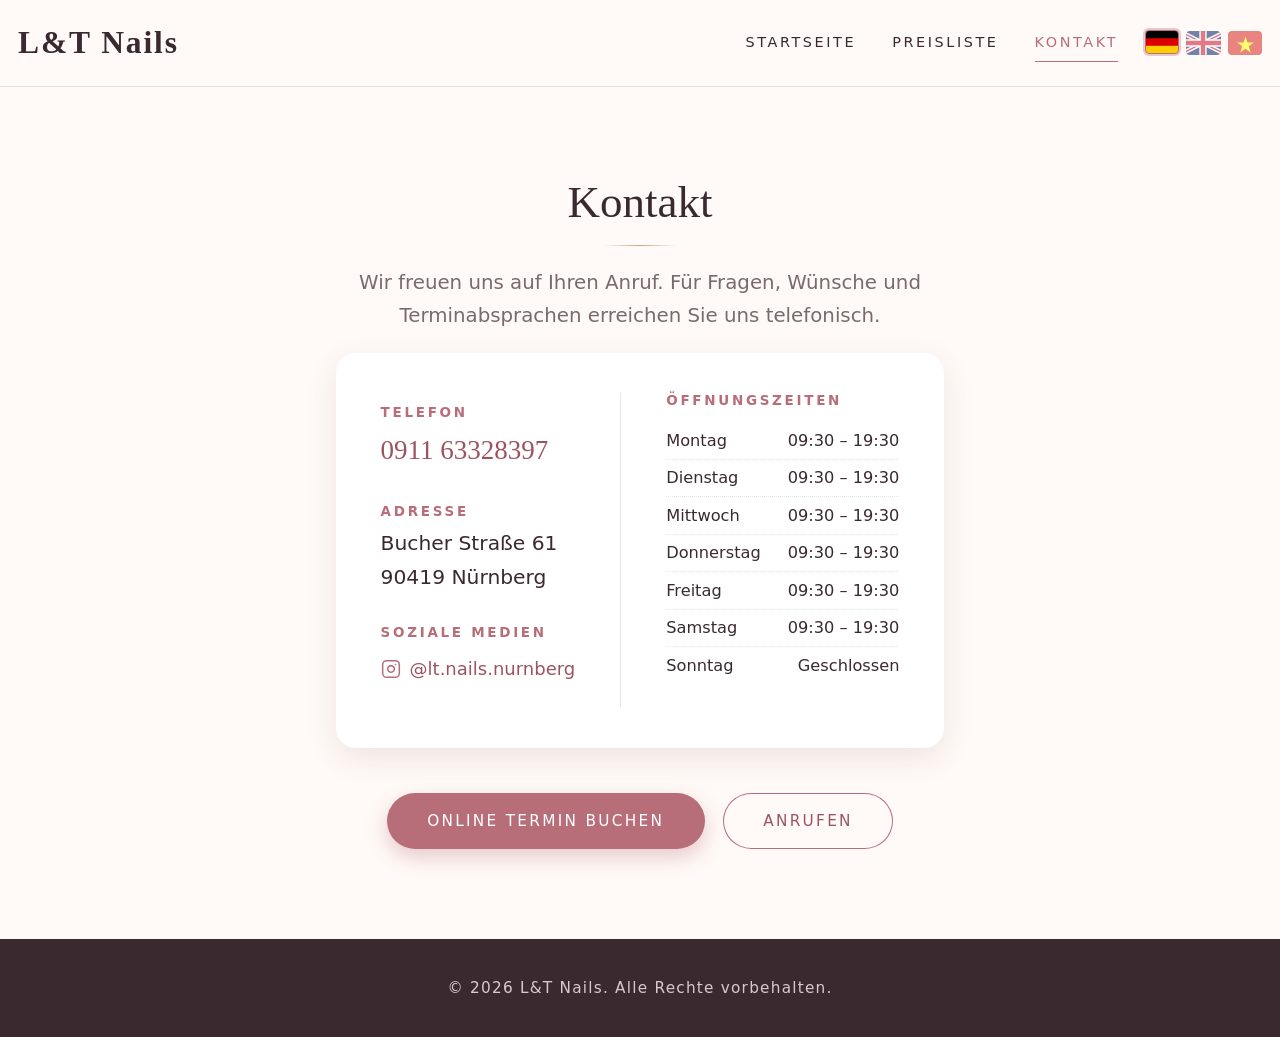
==== src/pages/contact.html @ e132c0f5 "Publish L&T Nails static website" ====
<!DOCTYPE html>
<html lang="de">
<head>
  <meta charset="utf-8">
  <meta name="viewport" content="width=device-width, initial-scale=1">
  <title>Kontakt</title>
  <link rel="stylesheet" href="../styles/main.css">
</head>
<body data-page="contact" data-root="../../" data-title-key="nav.contact">
  <header id="site-header" class="site-header"></header>

  <main class="section">
    <div class="container">
      <h1 class="section-title" data-i18n="contact.title"></h1>
      <p class="lead" data-i18n="contact.intro"></p>
      <div class="contact" data-contact></div>
      <div class="btn-row">
        <a class="btn" data-book data-i18n="book.cta" href="#" hidden></a>
        <a class="btn" data-call data-i18n="contact.call" href="#"></a>
      </div>
    </div>
  </main>

  <footer id="site-footer" class="site-footer"></footer>

  <script src="../scripts/translations.js"></script>
  <script src="../scripts/common.js"></script>
</body>
</html>
---- src/styles/main.css ----
:root {
  --blush: #f8ebe8;
  --cream: #fffaf7;
  --rose: #b76e79;
  --rose-dark: #9c5560;
  --gold: #c9a27a;
  --plum: #3a2a30;
  --ink: #3a2a30;
  --muted: #7a6a6e;
  --line: rgba(58, 42, 48, 0.12);
  --serif: "Cormorant Garamond", "Playfair Display", Georgia, "Times New Roman", serif;
  --sans: "Helvetica Neue", "Segoe UI", system-ui, -apple-system, Roboto, sans-serif;
  --shadow: 0 10px 30px rgba(120, 70, 80, 0.12);
}

* { box-sizing: border-box; }

html { font-size: 100%; scroll-behavior: smooth; }
@media (min-width: 1280px) { html { font-size: 112.5%; } }
@media (min-width: 1680px) { html { font-size: 125%; } }

body {
  margin: 0;
  font-family: var(--sans);
  color: var(--ink);
  background: var(--cream);
  line-height: 1.7;
  -webkit-font-smoothing: antialiased;
}
body.no-scroll { overflow: hidden; }

h1, h2, h3 { font-family: var(--serif); font-weight: 500; line-height: 1.15; margin: 0 0 0.75rem; }
a { color: var(--rose-dark); }
[hidden] { display: none !important; }

.container { width: min(100% - 2rem, 62rem); margin-inline: auto; }
.section { padding: 5rem 0; }
.tinted { background: var(--blush); }
.lead { color: var(--muted); font-size: 1.1rem; max-width: 40rem; margin-inline: auto; text-align: center; }

.eyebrow {
  margin: 0 0 1rem;
  color: var(--rose);
  font-size: 0.8rem;
  letter-spacing: 0.3em;
  text-transform: uppercase;
}

.section-title { font-size: 2.5rem; text-align: center; }
.section-title::after {
  content: "";
  display: block;
  width: 4rem;
  height: 1px;
  margin: 0.9rem auto 0;
  background: linear-gradient(90deg, transparent, var(--gold), transparent);
}
.home .section-title { font-size: 2.75rem; margin-bottom: 2.5rem; }

.btn {
  display: inline-block;
  padding: 0.85rem 2.25rem;
  background: var(--rose);
  color: #fff;
  text-decoration: none;
  border-radius: 999px;
  font-size: 0.85rem;
  letter-spacing: 0.15em;
  text-transform: uppercase;
  box-shadow: 0 8px 20px rgba(183, 110, 121, 0.35);
  transition: background 0.25s, transform 0.25s, box-shadow 0.25s;
}
.btn:hover { background: var(--rose-dark); transform: translateY(-2px); box-shadow: 0 12px 26px rgba(183, 110, 121, 0.45); }
.btn[hidden] { display: none; }
.btn-row { display: flex; flex-wrap: wrap; gap: 0.9rem 1rem; align-items: center; }
.container > .btn-row { justify-content: center; margin-top: 2.5rem; }
/* With a booking button present, the call button becomes the secondary outlined one. */
.btn[data-book]:not([hidden]) + .btn[data-call] { background: transparent; color: var(--rose-dark); box-shadow: inset 0 0 0 1px var(--rose); }
.btn[data-book]:not([hidden]) + .btn[data-call]:hover { background: var(--blush); box-shadow: inset 0 0 0 1px var(--rose-dark); }
.btn:focus-visible, .lang-btn:focus-visible, .slider-btn:focus-visible, .gallery-banner:focus-visible {
  outline: 2px solid var(--rose);
  outline-offset: 3px;
}

/* Header */
.site-header {
  position: sticky;
  top: 0;
  z-index: 20;
  background: rgba(255, 250, 247, 0.92);
  backdrop-filter: blur(10px);
  border-bottom: 1px solid var(--line);
}
.header-inner {
  width: min(100% - 2rem, 72rem);
  margin-inline: auto;
  display: flex;
  align-items: center;
  justify-content: space-between;
  gap: 1.5rem;
  padding: 0.9rem 0;
}
.brand {
  font-family: var(--serif);
  font-size: 1.75rem;
  font-weight: 600;
  letter-spacing: 0.06em;
  color: var(--plum);
  text-decoration: none;
  white-space: nowrap;
}
.main-nav { display: flex; gap: 2rem; margin-left: auto; }
.main-nav a {
  color: var(--plum);
  text-decoration: none;
  font-size: 0.8rem;
  letter-spacing: 0.18em;
  text-transform: uppercase;
  padding: 0.35rem 0;
  border-bottom: 1px solid transparent;
  transition: color 0.2s, border-color 0.2s;
}
.main-nav a:hover, .main-nav a[aria-current="page"] { color: var(--rose); border-color: var(--rose); }

.lang-switch { display: flex; gap: 0.4rem; order: 3; }
.lang-btn {
  width: 1.9rem;
  height: 1.3rem;
  border: 1px solid var(--line);
  border-radius: 4px;
  background-size: cover;
  background-position: center;
  cursor: pointer;
  opacity: 0.55;
  transition: opacity 0.2s, transform 0.2s;
}
.lang-btn[aria-pressed="true"], .lang-btn:hover { opacity: 1; transform: translateY(-1px); }
.lang-btn[aria-pressed="true"] { border-color: var(--rose); box-shadow: 0 0 0 2px rgba(183, 110, 121, 0.35); }
.lang-de { background-image: url("data:image/svg+xml,%3Csvg xmlns='http://www.w3.org/2000/svg' viewBox='0 0 5 3'%3E%3Crect width='5' height='3' fill='%23ffce00'/%3E%3Crect width='5' height='2' fill='%23d00'/%3E%3Crect width='5' height='1'/%3E%3C/svg%3E"); }
.lang-en { background-image: url("data:image/svg+xml,%3Csvg xmlns='http://www.w3.org/2000/svg' viewBox='0 0 60 30'%3E%3Crect width='60' height='30' fill='%23012169'/%3E%3Cpath d='M0 0l60 30M60 0L0 30' stroke='%23fff' stroke-width='6'/%3E%3Cpath d='M0 0l60 30M60 0L0 30' stroke='%23c8102e' stroke-width='2'/%3E%3Cpath d='M30 0v30M0 15h60' stroke='%23fff' stroke-width='10'/%3E%3Cpath d='M30 0v30M0 15h60' stroke='%23c8102e' stroke-width='6'/%3E%3C/svg%3E"); }
.lang-vi { background-image: url("data:image/svg+xml,%3Csvg xmlns='http://www.w3.org/2000/svg' viewBox='0 0 30 20'%3E%3Crect width='30' height='20' fill='%23da251d'/%3E%3Cpolygon points='15,4 16.8,9.6 22.7,9.6 18,13 19.7,18.6 15,15.2 10.3,18.6 12,13 7.3,9.6 13.2,9.6' fill='%23ff0'/%3E%3C/svg%3E"); }

@media (max-width: 900px) {
  .header-inner { flex-wrap: wrap; row-gap: 0.5rem; padding: 0.7rem 0; }
  .brand { font-size: clamp(1.2rem, 5.5vw, 1.6rem); }
  .lang-switch { order: 0; }
  .lang-btn { width: 1.6rem; height: 1.1rem; }
  .main-nav { order: 4; width: 100%; margin: 0; justify-content: space-around; gap: 0.75rem; border-top: 1px solid var(--line); padding-top: 0.5rem; }
}

/* Hero */
.hero {
  position: relative;
  overflow: hidden;
  background:
    radial-gradient(60rem 30rem at 85% 10%, rgba(240, 214, 210, 0.9), transparent 60%),
    radial-gradient(40rem 25rem at 0% 100%, rgba(201, 162, 122, 0.18), transparent 60%),
    var(--blush);
  padding: 5rem 0 6rem;
}
.hero-inner {
  width: min(100% - 2rem, 72rem);
  margin-inline: auto;
  display: grid;
  grid-template-columns: 1.1fr 0.9fr;
  gap: 2rem;
  align-items: center;
}
.hero h1 { font-size: clamp(3rem, 8vw, 5.5rem); color: var(--plum); letter-spacing: 0.01em; }
.hero-tagline { color: var(--muted); font-size: 1.2rem; max-width: 28rem; margin: 0 0 2.25rem; }

.hero-art { position: relative; height: 22rem; }
.nail {
  position: absolute;
  bottom: 0;
  width: 4.5rem;
  height: 9.5rem;
  border-radius: 50% 50% 1.2rem 1.2rem / 36% 36% 1.2rem 1.2rem;
  box-shadow: 0 14px 28px rgba(120, 70, 80, 0.22), inset 0 -8px 14px rgba(0, 0, 0, 0.08);
  transform-origin: 50% 100%;
  transform: rotate(var(--r));
  animation: float 6s ease-in-out infinite;
}
.nail::after {
  content: "";
  position: absolute;
  top: 12%;
  left: 18%;
  width: 16%;
  height: 55%;
  border-radius: 999px;
  background: linear-gradient(rgba(255, 255, 255, 0.75), rgba(255, 255, 255, 0));
}
.n1 { left: 4%;  height: 8rem;  background: linear-gradient(160deg, #f6c9cf, #e9a1ad); --r: -18deg; animation-delay: 0s; }
.n2 { left: 24%; height: 10rem; background: linear-gradient(160deg, #fbe4dc, #efc4b6); --r: -8deg;  animation-delay: 0.6s; }
.n3 { left: 44%; height: 11rem; background: linear-gradient(160deg, #c98a96, #a2596a); --r: 0deg;   animation-delay: 1.2s; }
.n4 { left: 64%; height: 10rem; background: linear-gradient(160deg, #e9d3b6, #c9a27a); --r: 8deg;   animation-delay: 1.8s; }
.n5 { left: 82%; height: 8rem;  background: linear-gradient(160deg, #f3d9de, #dba8b3); --r: 18deg;  animation-delay: 2.4s; }
@keyframes float {
  0%, 100% { transform: rotate(var(--r)) translateY(0); }
  50% { transform: rotate(var(--r)) translateY(-10px); }
}

@media (max-width: 800px) {
  .hero { padding: 3rem 0 3.5rem; text-align: center; }
  .hero-inner { grid-template-columns: 1fr; }
  .hero-tagline { margin-inline: auto; }
  .hero .btn-row { justify-content: center; }
  .hero-art { height: 13rem; order: -1; transform: scale(0.65); transform-origin: 50% 100%; max-width: 24rem; margin-inline: auto; width: 100%; }
}

/* Announcement */
.notice { background: var(--cream); padding: 3.5rem 0 1rem; text-align: center; }
.notice h2 { color: var(--rose); font-family: var(--sans); font-size: 0.8rem; font-weight: 400; letter-spacing: 0.3em; text-transform: uppercase; }
.notice p {
  font-family: var(--serif);
  font-size: clamp(1.6rem, 3.5vw, 2.4rem);
  line-height: 1.3;
  margin: 0;
  white-space: pre-line;
}

/* Gallery banner */
.gallery-banner {
  display: flex;
  align-items: center;
  justify-content: center;
  width: 100%;
  min-height: 18rem;
  border: 0;
  padding: 2rem;
  color: #fff;
  font-family: var(--serif);
  font-size: clamp(2.2rem, 6vw, 3.5rem);
  letter-spacing: 0.08em;
  cursor: pointer;
  background: var(--plum) center / cover no-repeat;
  position: relative;
  overflow: hidden;
}
.gallery-banner::before {
  content: "";
  position: absolute;
  inset: 0;
  background: inherit;
  transition: transform 0.7s ease, filter 0.3s;
  filter: brightness(0.5);
}
.gallery-banner:hover::before { transform: scale(1.05); filter: brightness(0.65); }
.gallery-banner span {
  position: relative;
  padding: 0.6rem 2.5rem;
  border: 1px solid rgba(255, 255, 255, 0.6);
  border-radius: 999px;
}

.overlay {
  position: fixed;
  inset: 0;
  z-index: 50;
  display: flex;
  align-items: center;
  justify-content: center;
  padding: 1rem;
  background: rgba(58, 42, 48, 0.7);
  backdrop-filter: blur(4px);
}
.overlay-panel {
  position: relative;
  width: min(100%, 60rem);
  max-height: 90vh;
  overflow: auto;
  padding: 2.5rem 2rem 2rem;
  background: var(--cream);
  border-radius: 20px;
  box-shadow: var(--shadow);
}
.overlay-panel h2 { text-align: center; font-size: 2.2rem; }
.overlay-panel #gallery-empty { text-align: center; color: var(--muted); }
.overlay-close {
  position: absolute;
  top: 0.75rem;
  right: 1rem;
  width: 2.25rem;
  height: 2.25rem;
  border: 1px solid var(--line);
  border-radius: 50%;
  background: #fff;
  color: var(--plum);
  font-size: 1.4rem;
  line-height: 1;
  cursor: pointer;
}
.overlay-close:hover { background: var(--blush); }
.gallery-grid { display: grid; grid-template-columns: repeat(auto-fill, minmax(12rem, 1fr)); gap: 0.75rem; }
.gallery-grid img { width: 100%; aspect-ratio: 1; object-fit: cover; border-radius: 12px; }

/* Reviews */
.slider { display: flex; align-items: center; gap: 0.75rem; }
.slider-window { overflow: hidden; flex: 1; padding: 0.5rem; }
.slider-track { display: flex; transition: transform 0.5s ease; }
.review {
  flex: 0 0 100%;
  padding: 2rem 1.5rem;
  text-align: center;
  background: #fff;
  border-radius: 20px;
  box-shadow: var(--shadow);
}
.stars { color: var(--gold); font-size: 1.3rem; letter-spacing: 0.2em; }
.review-text {
  display: -webkit-box;
  -webkit-line-clamp: 5;
  line-clamp: 5;
  -webkit-box-orient: vertical;
  overflow: hidden;
  margin: 0.75rem auto;
  max-width: 38rem;
  font-family: var(--serif);
  font-size: 1.3rem;
  font-style: italic;
  line-height: 1.5;
}
.review-text.expanded { display: block; }
.review-toggle {
  border: 0;
  background: none;
  color: var(--rose-dark);
  text-decoration: underline;
  cursor: pointer;
  font: inherit;
  font-size: 0.9rem;
}
.review-name { margin: 0.75rem 0 0; font-size: 0.8rem; letter-spacing: 0.2em; text-transform: uppercase; color: var(--muted); }
.slider-btn {
  width: 2.75rem;
  height: 2.75rem;
  flex: none;
  border: 1px solid var(--rose);
  border-radius: 50%;
  background: #fff;
  color: var(--rose);
  font-size: 1.5rem;
  line-height: 1;
  cursor: pointer;
  transition: background 0.2s, color 0.2s;
}
.slider-btn:hover { background: var(--rose); color: #fff; }

/* About */
.about-row { display: grid; grid-template-columns: 1fr 2fr; gap: 3rem; align-items: center; }
.about-row .section-title { margin: 0; text-align: left; font-size: 3rem; }
.about-row .section-title::after { margin-left: 0; background: linear-gradient(90deg, var(--gold), transparent); }
.about-text { font-family: var(--serif); font-size: 1.5rem; line-height: 1.55; margin: 0; }

/* Contact + hours */
.contact {
  display: flex;
  gap: 2.5rem;
  align-items: flex-start;
  justify-content: center;
  margin: 0 auto 2rem;
  padding: 2.25rem 2.5rem;
  background: #fff;
  border-radius: 20px;
  box-shadow: var(--shadow);
  width: fit-content;
  max-width: 100%;
}
.contact-details { font-size: 1.125rem; }
.contact-details p { margin: 0 0 1rem; }
.contact-details strong { font-size: 0.75rem; letter-spacing: 0.2em; text-transform: uppercase; color: var(--rose); font-weight: 600; }
.contact-details a { text-decoration: none; font-family: var(--serif); font-size: 1.5rem; }
.contact-details .social-link {
  display: inline-flex;
  align-items: center;
  gap: 0.5rem;
  font-family: var(--sans);
  font-size: 1rem;
  color: var(--rose-dark);
  margin-top: 0.35rem;
  transition: color 0.2s, transform 0.2s;
}
.contact-details .social-link:hover { color: var(--rose); transform: translateX(2px); }
.social-icon { display: block; color: var(--rose); flex-shrink: 0; }
.contact-divider { align-self: stretch; width: 1px; background: var(--line); }
.hours h3 { font-size: 0.75rem; font-family: var(--sans); letter-spacing: 0.2em; text-transform: uppercase; color: var(--rose); font-weight: 600; }
.hours ul { list-style: none; margin: 0; padding: 0; font-size: 0.9rem; }
.hours li { display: flex; justify-content: space-between; gap: 1.5rem; padding: 0.25rem 0; border-bottom: 1px dotted var(--line); font-variant-numeric: tabular-nums; }
.hours li:last-child { border-bottom: 0; }
.hours li span:first-child { text-transform: capitalize; }
.container > p:has(> .btn) { text-align: center; }

/* Price list */
#price-list { display: grid; gap: 1.5rem; margin-top: 2.5rem; }
.price-group {
  margin: 0 auto;
  width: min(100%, 42rem);
  padding: 1.75rem 2rem;
  background: #fff;
  border-radius: 20px;
  box-shadow: var(--shadow);
}
.price-group h2 { font-size: 1.8rem; color: var(--rose-dark); padding-bottom: 0.4rem; border-bottom: 1px solid var(--gold); }
.price-group ul { list-style: none; margin: 0; padding: 0; }
.price-group li { display: flex; justify-content: space-between; gap: 1rem; padding: 0.65rem 0; border-bottom: 1px dotted var(--line); }
.price-group li:last-child { border-bottom: 0; }
.price-group li span:last-child { font-weight: 600; color: var(--rose-dark); white-space: nowrap; }
#price-empty { text-align: center; color: var(--muted); }

/* Footer */
.site-footer { background: var(--plum); color: #d9c9cc; text-align: center; padding: 2rem 1rem; font-size: 0.85rem; letter-spacing: 0.08em; }
.site-footer p { margin: 0; }

/* Entrance animation always ends visible */
@keyframes rise { from { opacity: 0; transform: translateY(14px); } to { opacity: 1; transform: none; } }
main > * { animation: rise 0.7s ease both; }

@media (max-width: 700px) {
  .section { padding: 3rem 0; }
  .home .section-title { font-size: 2.2rem; margin-bottom: 1.75rem; }
  .about-row { grid-template-columns: 1fr; gap: 1.25rem; }
  .about-row .section-title { text-align: center; font-size: 2.2rem; }
  .about-row .section-title::after { margin-left: auto; background: linear-gradient(90deg, transparent, var(--gold), transparent); }
  .about-text { font-size: 1.25rem; text-align: center; }
  .contact { flex-direction: column; gap: 1.25rem; padding: 1.5rem; width: 100%; }
  .contact-divider { width: 100%; height: 1px; align-self: auto; }
  .hours li { gap: 1rem; }
  .slider-btn { width: 2.25rem; height: 2.25rem; }
  .review { padding: 1.5rem 1rem; }
  .review-text { font-size: 1.15rem; }
  .overlay-panel { padding: 2.5rem 1rem 1.5rem; }
  .price-group { padding: 1.25rem; }
}

@media (prefers-reduced-motion: reduce) {
  * { animation: none !important; transition: none !important; scroll-behavior: auto !important; }
}
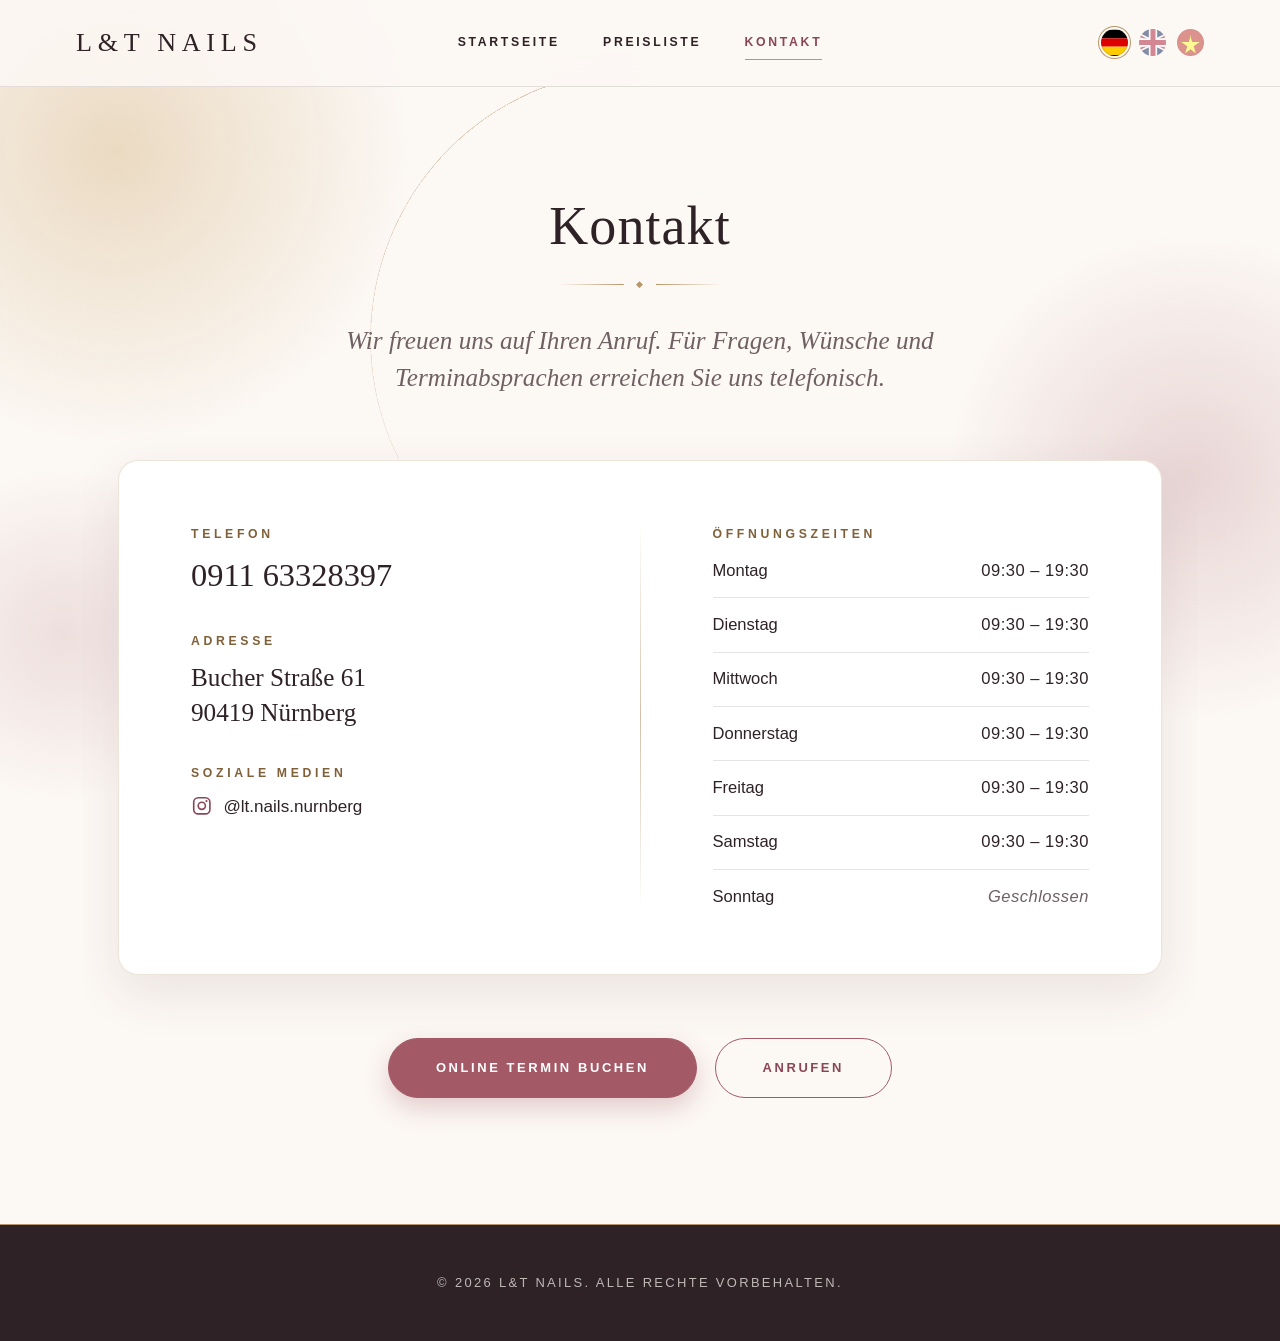
==== commit 78e30450: "Styling" ====
--- a/src/pages/contact.html
+++ b/src/pages/contact.html
@@ -1,29 +1,25 @@
-<!DOCTYPE html>
+<!doctype html>
 <html lang="de">
-<head>
-  <meta charset="utf-8">
-  <meta name="viewport" content="width=device-width, initial-scale=1">
-  <title>Kontakt</title>
-  <link rel="stylesheet" href="../styles/main.css">
-</head>
-<body data-page="contact" data-root="../../" data-title-key="nav.contact">
-  <header id="site-header" class="site-header"></header>
-
-  <main class="section">
-    <div class="container">
-      <h1 class="section-title" data-i18n="contact.title"></h1>
-      <p class="lead" data-i18n="contact.intro"></p>
-      <div class="contact" data-contact></div>
-      <div class="btn-row">
-        <a class="btn" data-book data-i18n="book.cta" href="#" hidden></a>
-        <a class="btn" data-call data-i18n="contact.call" href="#"></a>
-      </div>
-    </div>
-  </main>
-
-  <footer id="site-footer" class="site-footer"></footer>
-
-  <script src="../scripts/translations.js"></script>
-  <script src="../scripts/common.js"></script>
-</body>
+  <head>
+    <meta charset="utf-8">
+    <meta name="viewport" content="width=device-width, initial-scale=1">
+    <title>Kontakt – L&amp;T Nails</title>
+    <meta name="description" content="Kontakt und Öffnungszeiten von L&amp;T Nails – Nagelstudio in Nürnberg.">
+    <link rel="stylesheet" href="../../src/styles/main.css">
+  </head>
+  <body data-page="contact" data-root="../../">
+    <header id="site-header"></header>
+    <main class="page">
+      <h1 class="page-title" data-i18n="contact.title"></h1>
+      <p class="page-intro" data-i18n="contact.intro"></p>
+      <div class="contact-block" id="contact-block"></div>
+      <p class="page-cta">
+        <a class="btn" id="contact-book" data-i18n="book.cta" href="#" target="_blank" rel="noopener noreferrer" hidden></a>
+        <a class="btn" id="contact-call" data-i18n="contact.call" href="#"></a>
+      </p>
+    </main>
+    <footer id="site-footer"></footer>
+    <script src="../../src/scripts/translations.js"></script>
+    <script src="../../src/scripts/common.js"></script>
+  </body>
 </html>
--- a/src/styles/main.css
+++ b/src/styles/main.css
@@ -1,438 +1,1632 @@
+/* L&T Nails – nail studio website */
 :root {
-  --blush: #f8ebe8;
-  --cream: #fffaf7;
-  --rose: #b76e79;
-  --rose-dark: #9c5560;
-  --gold: #c9a27a;
-  --plum: #3a2a30;
-  --ink: #3a2a30;
-  --muted: #7a6a6e;
-  --line: rgba(58, 42, 48, 0.12);
-  --serif: "Cormorant Garamond", "Playfair Display", Georgia, "Times New Roman", serif;
-  --sans: "Helvetica Neue", "Segoe UI", system-ui, -apple-system, Roboto, sans-serif;
-  --shadow: 0 10px 30px rgba(120, 70, 80, 0.12);
-}
-
-* { box-sizing: border-box; }
-
-html { font-size: 100%; scroll-behavior: smooth; }
-@media (min-width: 1280px) { html { font-size: 112.5%; } }
-@media (min-width: 1680px) { html { font-size: 125%; } }
+  --blush: #f4e8e3;
+  --cream: #fcf8f4;
+  --rose: #a35a66;
+  --rose-dark: #8a4655;
+  --gold: #b8956a;
+  --gold-light: #e6d2b5;
+  --gold-text: #7f6038;
+  --plum: #2e2227;
+  --muted: #6f6064;
+  --line: rgba(46, 34, 39, 0.12);
+  --serif: "Cormorant Garamond", "Playfair Display", "Iowan Old Style", "Palatino Linotype", Palatino, "Book Antiqua", Georgia, serif;
+  --sans: "Helvetica Neue", "Segoe UI", Roboto, "Noto Sans", "Liberation Sans", Arial, sans-serif;
+  --shadow: 0 18px 50px rgba(90, 50, 62, 0.1);
+}
+
+:root {
+  --blush-soft: var(--blush);
+}
+
+@supports (background: color-mix(in srgb, red 50%, transparent)) {
+  :root {
+    --blush-soft: color-mix(in srgb, var(--blush) 78%, transparent);
+  }
+}
+
+html {
+  font-size: 100%;
+}
+
+/* Phones: scale the whole rem-based layout down so it keeps the laptop proportions. */
+@media (max-width: 700px) {
+  html {
+    font-size: 81.25%;
+  }
+}
+
+@media (max-width: 400px) {
+  html {
+    font-size: 75%;
+  }
+}
+
+@media (min-width: 1280px) {
+  html {
+    font-size: 112.5%;
+  }
+}
+
+@media (min-width: 1680px) {
+  html {
+    font-size: 125%;
+  }
+}
+
+* {
+  box-sizing: border-box;
+}
 
 body {
   margin: 0;
   font-family: var(--sans);
-  color: var(--ink);
+  color: var(--plum);
   background: var(--cream);
   line-height: 1.7;
   -webkit-font-smoothing: antialiased;
 }
-body.no-scroll { overflow: hidden; }
-
-h1, h2, h3 { font-family: var(--serif); font-weight: 500; line-height: 1.15; margin: 0 0 0.75rem; }
-a { color: var(--rose-dark); }
-[hidden] { display: none !important; }
-
-.container { width: min(100% - 2rem, 62rem); margin-inline: auto; }
-.section { padding: 5rem 0; }
-.tinted { background: var(--blush); }
-.lead { color: var(--muted); font-size: 1.1rem; max-width: 40rem; margin-inline: auto; text-align: center; }
-
-.eyebrow {
-  margin: 0 0 1rem;
-  color: var(--rose);
-  font-size: 0.8rem;
-  letter-spacing: 0.3em;
-  text-transform: uppercase;
-}
-
-.section-title { font-size: 2.5rem; text-align: center; }
-.section-title::after {
-  content: "";
-  display: block;
-  width: 4rem;
-  height: 1px;
-  margin: 0.9rem auto 0;
-  background: linear-gradient(90deg, transparent, var(--gold), transparent);
-}
-.home .section-title { font-size: 2.75rem; margin-bottom: 2.5rem; }
-
-.btn {
-  display: inline-block;
-  padding: 0.85rem 2.25rem;
-  background: var(--rose);
-  color: #fff;
-  text-decoration: none;
-  border-radius: 999px;
-  font-size: 0.85rem;
-  letter-spacing: 0.15em;
-  text-transform: uppercase;
-  box-shadow: 0 8px 20px rgba(183, 110, 121, 0.35);
-  transition: background 0.25s, transform 0.25s, box-shadow 0.25s;
-}
-.btn:hover { background: var(--rose-dark); transform: translateY(-2px); box-shadow: 0 12px 26px rgba(183, 110, 121, 0.45); }
-.btn[hidden] { display: none; }
-.btn-row { display: flex; flex-wrap: wrap; gap: 0.9rem 1rem; align-items: center; }
-.container > .btn-row { justify-content: center; margin-top: 2.5rem; }
-/* With a booking button present, the call button becomes the secondary outlined one. */
-.btn[data-book]:not([hidden]) + .btn[data-call] { background: transparent; color: var(--rose-dark); box-shadow: inset 0 0 0 1px var(--rose); }
-.btn[data-book]:not([hidden]) + .btn[data-call]:hover { background: var(--blush); box-shadow: inset 0 0 0 1px var(--rose-dark); }
-.btn:focus-visible, .lang-btn:focus-visible, .slider-btn:focus-visible, .gallery-banner:focus-visible {
-  outline: 2px solid var(--rose);
+
+h1,
+h2,
+h3 {
+  font-weight: 500;
+}
+
+:focus-visible {
+  outline: 2px solid var(--rose-dark);
   outline-offset: 3px;
-}
-
-/* Header */
+  border-radius: 4px;
+}
+
+[hidden] {
+  display: none !important;
+}
+
+/* ---------- Entrance animation ---------- */
+@keyframes fadeUp {
+  from {
+    opacity: 0;
+    transform: translateY(1.2rem);
+  }
+  to {
+    opacity: 1;
+    transform: none;
+  }
+}
+
+/* ---------- Header ---------- */
 .site-header {
   position: sticky;
   top: 0;
-  z-index: 20;
-  background: rgba(255, 250, 247, 0.92);
-  backdrop-filter: blur(10px);
+  z-index: 50;
+  background: rgba(252, 248, 244, 0.88);
+  backdrop-filter: blur(12px);
+  -webkit-backdrop-filter: blur(12px);
   border-bottom: 1px solid var(--line);
 }
+
 .header-inner {
-  width: min(100% - 2rem, 72rem);
-  margin-inline: auto;
+  max-width: 1200px;
+  margin: 0 auto;
+  padding: 1.15rem 2rem;
+  display: grid;
+  grid-template-columns: 1fr auto 1fr;
+  align-items: center;
+  gap: 1.5rem;
+}
+
+.brand {
+  justify-self: start;
+  font-family: var(--serif);
+  font-size: 1.45rem;
+  letter-spacing: 0.22em;
+  text-transform: uppercase;
+  color: var(--plum);
+  text-decoration: none;
+  white-space: nowrap;
+}
+
+.nav {
+  display: flex;
+  gap: 2.4rem;
+}
+
+.nav-link {
+  text-transform: uppercase;
+  letter-spacing: 0.22em;
+  font-size: 0.68rem;
+  font-weight: 600;
+  color: var(--plum);
+  text-decoration: none;
+  padding: 0.35rem 0;
+  position: relative;
+}
+
+.nav-link::after {
+  content: "";
+  position: absolute;
+  left: 50%;
+  right: 50%;
+  bottom: 0;
+  height: 1px;
+  background: var(--gold);
+  transition: left 0.3s ease, right 0.3s ease;
+}
+
+.nav-link:hover::after,
+.nav-link[aria-current="page"]::after {
+  left: 0;
+  right: 0;
+}
+
+.nav-link[aria-current="page"] {
+  color: var(--rose-dark);
+}
+
+.lang-switch {
+  justify-self: end;
+  display: flex;
+  gap: 0.6rem;
+}
+
+.flag {
+  width: 1.5rem;
+  height: 1.5rem;
+  padding: 0;
+  border: 1px solid var(--line);
+  border-radius: 50%;
+  background-size: cover;
+  background-position: center;
+  cursor: pointer;
+  opacity: 0.5;
+  filter: saturate(0.8);
+  transition: opacity 0.25s ease, box-shadow 0.25s ease, transform 0.25s ease;
+}
+
+.flag:hover {
+  opacity: 0.9;
+  transform: translateY(-1px);
+}
+
+.flag.active {
+  opacity: 1;
+  filter: none;
+  box-shadow: 0 0 0 2px var(--cream), 0 0 0 3px var(--gold);
+}
+
+.flag-de {
+  background-image: url("data:image/svg+xml,%3Csvg xmlns='http://www.w3.org/2000/svg' viewBox='0 0 5 3' preserveAspectRatio='none'%3E%3Crect width='5' height='1' fill='%23000'/%3E%3Crect y='1' width='5' height='1' fill='%23d00'/%3E%3Crect y='2' width='5' height='1' fill='%23fc0'/%3E%3C/svg%3E");
+}
+
+.flag-en {
+  background-image: url("data:image/svg+xml,%3Csvg xmlns='http://www.w3.org/2000/svg' viewBox='0 0 60 30' preserveAspectRatio='xMidYMid slice'%3E%3Crect width='60' height='30' fill='%23012169'/%3E%3Cpath d='M0 0L60 30M60 0L0 30' stroke='%23fff' stroke-width='6'/%3E%3Cpath d='M0 0L60 30M60 0L0 30' stroke='%23C8102E' stroke-width='2'/%3E%3Cpath d='M30 0V30M0 15H60' stroke='%23fff' stroke-width='10'/%3E%3Cpath d='M30 0V30M0 15H60' stroke='%23C8102E' stroke-width='6'/%3E%3C/svg%3E");
+}
+
+.flag-vi {
+  background-image: url("data:image/svg+xml,%3Csvg xmlns='http://www.w3.org/2000/svg' viewBox='0 0 30 20' preserveAspectRatio='xMidYMid slice'%3E%3Crect width='30' height='20' fill='%23da251d'/%3E%3Cpolygon points='15,4 16.8,9.6 22.7,9.6 17.9,13 19.6,18.6 15,15.2 10.4,18.6 12.1,13 7.3,9.6 13.2,9.6' fill='%23ff0'/%3E%3C/svg%3E");
+}
+
+/* ---------- Buttons ---------- */
+.btn {
+  display: inline-block;
+  padding: 1rem 2.6rem;
+  border-radius: 999px;
+  background: var(--rose);
+  color: #fff;
+  text-transform: uppercase;
+  letter-spacing: 0.2em;
+  font-size: 0.72rem;
+  font-weight: 600;
+  text-decoration: none;
+  border: 1px solid var(--rose);
+  box-shadow: 0 10px 24px rgba(163, 90, 102, 0.28);
+  transition: transform 0.25s ease, box-shadow 0.25s ease, background 0.25s ease;
+}
+
+.btn:hover {
+  transform: translateY(-2px);
+  background: var(--rose-dark);
+  border-color: var(--rose-dark);
+  box-shadow: 0 14px 28px rgba(138, 70, 85, 0.3);
+}
+
+.btn-outline {
+  background: transparent;
+  color: var(--rose-dark);
+  box-shadow: none;
+}
+
+.btn-outline:hover {
+  background: var(--rose-dark);
+  color: #fff;
+}
+
+/* ---------- Sections ---------- */
+.section {
+  padding: 6.5rem 2rem;
+}
+
+.section-alt {
+  background: var(--blush-soft);
+}
+
+.section-inner {
+  max-width: 1100px;
+  margin: 0 auto;
+}
+
+.section-title,
+.page-title {
+  font-family: var(--serif);
+  font-weight: 500;
+  font-size: 2.6rem;
+  line-height: 1.15;
+  letter-spacing: 0.02em;
+  text-align: center;
+  margin: 0 0 3.2rem;
+}
+
+.section-title::after,
+.page-title::after {
+  content: "\25C6";
+  content: "\25C6" / "";
+  display: block;
+  width: 9rem;
+  margin: 1.3rem auto 0;
+  color: var(--gold);
+  font-family: var(--sans);
+  font-size: 0.5rem;
+  line-height: 1;
+  text-align: center;
+  background:
+    linear-gradient(90deg, transparent, var(--gold)) left 50% / 3.6rem 1px no-repeat,
+    linear-gradient(270deg, transparent, var(--gold)) right 50% / 3.6rem 1px no-repeat;
+}
+
+.home .section-title {
+  font-size: 3rem;
+}
+
+/* ---------- Hero ---------- */
+.hero {
+  position: relative;
+  background:
+    radial-gradient(42rem 28rem at 12% 15%, rgba(230, 210, 181, 0.55), transparent 65%),
+    radial-gradient(36rem 28rem at 88% 90%, rgba(163, 90, 102, 0.14), transparent 65%),
+    var(--blush-soft);
+  border-bottom: 1px solid rgba(184, 149, 106, 0.35);
+}
+
+.hero-inner {
+  max-width: 1200px;
+  margin: 0 auto;
+  padding: 7rem 2rem;
   display: flex;
   align-items: center;
   justify-content: space-between;
-  gap: 1.5rem;
-  padding: 0.9rem 0;
-}
-.brand {
+  gap: 4rem;
+}
+
+.hero-text {
+  flex: 1;
+  max-width: 34rem;
+}
+
+.hero-eyebrow {
+  display: flex;
+  align-items: center;
+  gap: 1rem;
+  text-transform: uppercase;
+  letter-spacing: 0.4em;
+  font-size: 0.7rem;
+  font-weight: 600;
+  color: var(--rose-dark);
+  margin: 0;
+}
+
+.hero-eyebrow::before {
+  content: "";
+  width: 3rem;
+  height: 1px;
+  background: var(--gold);
+}
+
+.hero-name {
   font-family: var(--serif);
-  font-size: 1.75rem;
-  font-weight: 600;
-  letter-spacing: 0.06em;
-  color: var(--plum);
-  text-decoration: none;
-  white-space: nowrap;
-}
-.main-nav { display: flex; gap: 2rem; margin-left: auto; }
-.main-nav a {
-  color: var(--plum);
-  text-decoration: none;
-  font-size: 0.8rem;
-  letter-spacing: 0.18em;
-  text-transform: uppercase;
-  padding: 0.35rem 0;
-  border-bottom: 1px solid transparent;
-  transition: color 0.2s, border-color 0.2s;
-}
-.main-nav a:hover, .main-nav a[aria-current="page"] { color: var(--rose); border-color: var(--rose); }
-
-.lang-switch { display: flex; gap: 0.4rem; order: 3; }
-.lang-btn {
-  width: 1.9rem;
-  height: 1.3rem;
-  border: 1px solid var(--line);
-  border-radius: 4px;
-  background-size: cover;
-  background-position: center;
-  cursor: pointer;
-  opacity: 0.55;
-  transition: opacity 0.2s, transform 0.2s;
-}
-.lang-btn[aria-pressed="true"], .lang-btn:hover { opacity: 1; transform: translateY(-1px); }
-.lang-btn[aria-pressed="true"] { border-color: var(--rose); box-shadow: 0 0 0 2px rgba(183, 110, 121, 0.35); }
-.lang-de { background-image: url("data:image/svg+xml,%3Csvg xmlns='http://www.w3.org/2000/svg' viewBox='0 0 5 3'%3E%3Crect width='5' height='3' fill='%23ffce00'/%3E%3Crect width='5' height='2' fill='%23d00'/%3E%3Crect width='5' height='1'/%3E%3C/svg%3E"); }
-.lang-en { background-image: url("data:image/svg+xml,%3Csvg xmlns='http://www.w3.org/2000/svg' viewBox='0 0 60 30'%3E%3Crect width='60' height='30' fill='%23012169'/%3E%3Cpath d='M0 0l60 30M60 0L0 30' stroke='%23fff' stroke-width='6'/%3E%3Cpath d='M0 0l60 30M60 0L0 30' stroke='%23c8102e' stroke-width='2'/%3E%3Cpath d='M30 0v30M0 15h60' stroke='%23fff' stroke-width='10'/%3E%3Cpath d='M30 0v30M0 15h60' stroke='%23c8102e' stroke-width='6'/%3E%3C/svg%3E"); }
-.lang-vi { background-image: url("data:image/svg+xml,%3Csvg xmlns='http://www.w3.org/2000/svg' viewBox='0 0 30 20'%3E%3Crect width='30' height='20' fill='%23da251d'/%3E%3Cpolygon points='15,4 16.8,9.6 22.7,9.6 18,13 19.7,18.6 15,15.2 10.3,18.6 12,13 7.3,9.6 13.2,9.6' fill='%23ff0'/%3E%3C/svg%3E"); }
-
-@media (max-width: 900px) {
-  .header-inner { flex-wrap: wrap; row-gap: 0.5rem; padding: 0.7rem 0; }
-  .brand { font-size: clamp(1.2rem, 5.5vw, 1.6rem); }
-  .lang-switch { order: 0; }
-  .lang-btn { width: 1.6rem; height: 1.1rem; }
-  .main-nav { order: 4; width: 100%; margin: 0; justify-content: space-around; gap: 0.75rem; border-top: 1px solid var(--line); padding-top: 0.5rem; }
-}
-
-/* Hero */
-.hero {
+  font-weight: 500;
+  font-size: clamp(3.2rem, 7vw, 5.2rem);
+  line-height: 1.02;
+  letter-spacing: 0.01em;
+  margin: 1.4rem 0 1.4rem;
+}
+
+.hero-tagline {
+  font-family: var(--serif);
+  font-style: italic;
+  color: var(--muted);
+  font-size: 1.5rem;
+  line-height: 1.45;
+  max-width: 26rem;
+  margin: 0;
+}
+
+.hero-actions {
+  margin-top: 2.6rem;
+  display: flex;
+  gap: 1rem;
+  flex-wrap: wrap;
+}
+
+/* Hero artwork: fan of five polished nails inside a gold arch */
+.hero-art {
   position: relative;
-  overflow: hidden;
-  background:
-    radial-gradient(60rem 30rem at 85% 10%, rgba(240, 214, 210, 0.9), transparent 60%),
-    radial-gradient(40rem 25rem at 0% 100%, rgba(201, 162, 122, 0.18), transparent 60%),
-    var(--blush);
-  padding: 5rem 0 6rem;
-}
-.hero-inner {
-  width: min(100% - 2rem, 72rem);
-  margin-inline: auto;
-  display: grid;
-  grid-template-columns: 1.1fr 0.9fr;
-  gap: 2rem;
-  align-items: center;
-}
-.hero h1 { font-size: clamp(3rem, 8vw, 5.5rem); color: var(--plum); letter-spacing: 0.01em; }
-.hero-tagline { color: var(--muted); font-size: 1.2rem; max-width: 28rem; margin: 0 0 2.25rem; }
-
-.hero-art { position: relative; height: 22rem; }
+  width: 24rem;
+  height: 24rem;
+  flex-shrink: 0;
+  border: 1px solid rgba(184, 149, 106, 0.6);
+  border-radius: 12rem 12rem 0 0;
+  background: linear-gradient(180deg, rgba(255, 255, 255, 0.55), rgba(255, 255, 255, 0.1));
+}
+
+.hero-art::before {
+  content: "";
+  position: absolute;
+  inset: 0.9rem 0.9rem 0.9rem;
+  border: 1px solid rgba(184, 149, 106, 0.3);
+  border-radius: 11.1rem 11.1rem 0 0;
+}
+
 .nail {
   position: absolute;
-  bottom: 0;
-  width: 4.5rem;
-  height: 9.5rem;
-  border-radius: 50% 50% 1.2rem 1.2rem / 36% 36% 1.2rem 1.2rem;
-  box-shadow: 0 14px 28px rgba(120, 70, 80, 0.22), inset 0 -8px 14px rgba(0, 0, 0, 0.08);
-  transform-origin: 50% 100%;
-  transform: rotate(var(--r));
-  animation: float 6s ease-in-out infinite;
-}
+  bottom: 3.4rem;
+  left: calc(50% - 1.8rem);
+  width: 3.6rem;
+  height: 10.4rem;
+  border-radius: 50% 50% 18% 18% / 34% 34% 8% 8%;
+  transform-origin: 50% 32rem;
+  transform: rotate(var(--r, 0deg));
+  box-shadow: inset 0 -0.5rem 0.8rem rgba(0, 0, 0, 0.08), 0 14px 26px rgba(90, 50, 62, 0.18);
+  animation: nailIn 1s cubic-bezier(0.2, 0.8, 0.2, 1) var(--d, 0s) both,
+    float 7s ease-in-out calc(var(--d, 0s) + 1.2s) infinite;
+}
+
+/* Gloss streak */
 .nail::after {
   content: "";
   position: absolute;
-  top: 12%;
-  left: 18%;
-  width: 16%;
-  height: 55%;
+  top: 10%;
+  left: 20%;
+  width: 18%;
+  height: 46%;
   border-radius: 999px;
-  background: linear-gradient(rgba(255, 255, 255, 0.75), rgba(255, 255, 255, 0));
-}
-.n1 { left: 4%;  height: 8rem;  background: linear-gradient(160deg, #f6c9cf, #e9a1ad); --r: -18deg; animation-delay: 0s; }
-.n2 { left: 24%; height: 10rem; background: linear-gradient(160deg, #fbe4dc, #efc4b6); --r: -8deg;  animation-delay: 0.6s; }
-.n3 { left: 44%; height: 11rem; background: linear-gradient(160deg, #c98a96, #a2596a); --r: 0deg;   animation-delay: 1.2s; }
-.n4 { left: 64%; height: 10rem; background: linear-gradient(160deg, #e9d3b6, #c9a27a); --r: 8deg;   animation-delay: 1.8s; }
-.n5 { left: 82%; height: 8rem;  background: linear-gradient(160deg, #f3d9de, #dba8b3); --r: 18deg;  animation-delay: 2.4s; }
+  background: linear-gradient(rgba(255, 255, 255, 0.85), rgba(255, 255, 255, 0));
+  animation: gloss 6s ease-in-out calc(var(--d, 0s) * 2 + 1.5s) infinite;
+}
+
+/* Pale half-moon at the cuticle */
+.nail::before {
+  content: "";
+  position: absolute;
+  left: 0;
+  right: 0;
+  bottom: 0;
+  height: 20%;
+  border-radius: 0 0 18% 18% / 0 0 100% 100%;
+  background: radial-gradient(ellipse 60% 100% at 50% 100%, rgba(255, 245, 240, 0.7) 0 70%, transparent 72%);
+}
+
+.nail-1 {
+  --r: -17deg;
+  --d: 0.4s;
+  background: linear-gradient(160deg, #c27b88, #8a4655);
+}
+
+.nail-2 {
+  --r: -8.5deg;
+  background: linear-gradient(160deg, #f2cfb8, #dca184);
+  --d: 0.55s;
+}
+
+.nail-3 {
+  --r: 0deg;
+  background: linear-gradient(160deg, #d58f9a, #a35a66);
+  --d: 0.7s;
+}
+
+.nail-4 {
+  --r: 8.5deg;
+  background: linear-gradient(160deg, #c9a0ae, #9a6679);
+  --d: 0.85s;
+}
+
+.nail-5 {
+  --r: 17deg;
+  background: linear-gradient(160deg, #ebd5b4, #b8956a);
+  --d: 1s;
+}
+
 @keyframes float {
-  0%, 100% { transform: rotate(var(--r)) translateY(0); }
-  50% { transform: rotate(var(--r)) translateY(-10px); }
-}
-
-@media (max-width: 800px) {
-  .hero { padding: 3rem 0 3.5rem; text-align: center; }
-  .hero-inner { grid-template-columns: 1fr; }
-  .hero-tagline { margin-inline: auto; }
-  .hero .btn-row { justify-content: center; }
-  .hero-art { height: 13rem; order: -1; transform: scale(0.65); transform-origin: 50% 100%; max-width: 24rem; margin-inline: auto; width: 100%; }
-}
-
-/* Announcement */
-.notice { background: var(--cream); padding: 3.5rem 0 1rem; text-align: center; }
-.notice h2 { color: var(--rose); font-family: var(--sans); font-size: 0.8rem; font-weight: 400; letter-spacing: 0.3em; text-transform: uppercase; }
-.notice p {
+  0%,
+  100% {
+    translate: 0 0;
+  }
+  50% {
+    translate: 0 -0.5rem;
+  }
+}
+
+/* ---------- Announcement ---------- */
+.announcement {
+  text-align: center;
+}
+
+.announcement-label {
+  text-transform: uppercase;
+  letter-spacing: 0.35em;
+  font-size: 0.7rem;
+  font-weight: 600;
+  color: var(--rose-dark);
+  margin: 0;
+}
+
+.announcement-text {
   font-family: var(--serif);
-  font-size: clamp(1.6rem, 3.5vw, 2.4rem);
-  line-height: 1.3;
-  margin: 0;
+  font-size: 1.8rem;
+  line-height: 1.4;
   white-space: pre-line;
-}
-
-/* Gallery banner */
+  max-width: 50rem;
+  margin: 1.2rem auto 0;
+}
+
+/* ---------- Gallery ---------- */
+.gallery {
+  padding: 0;
+}
+
 .gallery-banner {
+  position: relative;
   display: flex;
   align-items: center;
   justify-content: center;
   width: 100%;
-  min-height: 18rem;
+  min-height: 16rem;
   border: 0;
-  padding: 2rem;
-  color: #fff;
-  font-family: var(--serif);
-  font-size: clamp(2.2rem, 6vw, 3.5rem);
-  letter-spacing: 0.08em;
+  padding: 0;
   cursor: pointer;
-  background: var(--plum) center / cover no-repeat;
-  position: relative;
   overflow: hidden;
-}
+  background:
+    radial-gradient(30rem 14rem at 50% 0%, rgba(184, 149, 106, 0.22), transparent 70%),
+    linear-gradient(135deg, #261a1f, #46303a 55%, #261a1f);
+}
+
 .gallery-banner::before {
   content: "";
   position: absolute;
+  inset: 1.2rem;
+  border: 1px solid rgba(230, 210, 181, 0.35);
+  z-index: 1;
+  pointer-events: none;
+  transition: inset 0.4s ease, border-color 0.4s ease;
+}
+
+.gallery-banner:hover::before {
+  inset: 0.8rem;
+  border-color: rgba(230, 210, 181, 0.6);
+}
+
+.banner-bg {
+  position: absolute;
   inset: 0;
-  background: inherit;
-  transition: transform 0.7s ease, filter 0.3s;
-  filter: brightness(0.5);
-}
-.gallery-banner:hover::before { transform: scale(1.05); filter: brightness(0.65); }
-.gallery-banner span {
+  background-size: cover;
+  background-position: center;
+  transition: transform 0.6s ease;
+}
+
+.banner-bg::after {
+  content: "";
+  position: absolute;
+  inset: 0;
+  background: rgba(34, 21, 27, 0.55);
+  transition: background 0.3s ease;
+}
+
+.gallery-banner:hover .banner-bg {
+  transform: scale(1.04);
+}
+
+.gallery-banner:hover .banner-bg::after {
+  background: rgba(34, 21, 27, 0.4);
+}
+
+.gallery-banner-title {
   position: relative;
-  padding: 0.6rem 2.5rem;
-  border: 1px solid rgba(255, 255, 255, 0.6);
+  z-index: 2;
+  display: inline-block;
+  padding: 0.85rem 2.8rem;
+  border: 1px solid var(--gold-light);
   border-radius: 999px;
-}
-
-.overlay {
+  color: #fff;
+  font-family: var(--serif);
+  font-size: 1.5rem;
+  letter-spacing: 0.3em;
+  text-transform: uppercase;
+  transition: background 0.3s ease, color 0.3s ease;
+}
+
+.gallery-banner:hover .gallery-banner-title {
+  background: rgba(255, 255, 255, 0.12);
+}
+
+.gallery-overlay {
   position: fixed;
   inset: 0;
-  z-index: 50;
+  background: rgba(30, 18, 22, 0.75);
   display: flex;
   align-items: center;
   justify-content: center;
-  padding: 1rem;
-  background: rgba(58, 42, 48, 0.7);
-  backdrop-filter: blur(4px);
-}
-.overlay-panel {
-  position: relative;
-  width: min(100%, 60rem);
-  max-height: 90vh;
-  overflow: auto;
-  padding: 2.5rem 2rem 2rem;
-  background: var(--cream);
-  border-radius: 20px;
-  box-shadow: var(--shadow);
-}
-.overlay-panel h2 { text-align: center; font-size: 2.2rem; }
-.overlay-panel #gallery-empty { text-align: center; color: var(--muted); }
-.overlay-close {
-  position: absolute;
-  top: 0.75rem;
-  right: 1rem;
-  width: 2.25rem;
-  height: 2.25rem;
-  border: 1px solid var(--line);
-  border-radius: 50%;
-  background: #fff;
-  color: var(--plum);
-  font-size: 1.4rem;
-  line-height: 1;
-  cursor: pointer;
-}
-.overlay-close:hover { background: var(--blush); }
-.gallery-grid { display: grid; grid-template-columns: repeat(auto-fill, minmax(12rem, 1fr)); gap: 0.75rem; }
-.gallery-grid img { width: 100%; aspect-ratio: 1; object-fit: cover; border-radius: 12px; }
-
-/* Reviews */
-.slider { display: flex; align-items: center; gap: 0.75rem; }
-.slider-window { overflow: hidden; flex: 1; padding: 0.5rem; }
-.slider-track { display: flex; transition: transform 0.5s ease; }
-.review {
-  flex: 0 0 100%;
-  padding: 2rem 1.5rem;
-  text-align: center;
+  padding: 1.5rem;
+  z-index: 60;
+}
+
+.overlay-card {
   background: #fff;
   border-radius: 20px;
   box-shadow: var(--shadow);
-}
-.stars { color: var(--gold); font-size: 1.3rem; letter-spacing: 0.2em; }
+  max-width: 60rem;
+  width: 100%;
+  max-height: 85vh;
+  overflow: auto;
+  padding: 3rem 2.5rem 2.5rem;
+  position: relative;
+}
+
+.overlay-close {
+  position: absolute;
+  top: 1rem;
+  right: 1rem;
+  width: 2.4rem;
+  height: 2.4rem;
+  border-radius: 50%;
+  border: 1px solid var(--line);
+  background: #fff;
+  cursor: pointer;
+  font-size: 1.2rem;
+  line-height: 1;
+  color: var(--plum);
+  transition: background 0.2s ease;
+}
+
+.overlay-close:hover {
+  background: var(--blush);
+}
+
+.overlay-grid {
+  display: grid;
+  grid-template-columns: repeat(auto-fill, minmax(10rem, 1fr));
+  gap: 0.8rem;
+}
+
+.overlay-cell {
+  aspect-ratio: 1;
+  overflow: hidden;
+  border-radius: 12px;
+}
+
+.overlay-cell img {
+  width: 100%;
+  height: 100%;
+  object-fit: cover;
+  display: block;
+}
+
+.overlay-empty {
+  text-align: center;
+  font-family: var(--serif);
+  font-style: italic;
+  font-size: 1.4rem;
+  color: var(--muted);
+  padding: 2rem 0;
+  margin: 0;
+}
+
+/* ---------- Reviews ---------- */
+.reviews {
+  background: var(--blush-soft);
+}
+
+.slider {
+  max-width: 46rem;
+  margin: 0 auto;
+  overflow: hidden;
+}
+
+.slider-track {
+  display: flex;
+  transition: transform 0.45s ease;
+}
+
+.slide {
+  min-width: 100%;
+  padding: 0.5rem 0.6rem 1.5rem;
+}
+
+.review-card {
+  background: #fff;
+  border: 1px solid rgba(184, 149, 106, 0.25);
+  border-radius: 20px;
+  box-shadow: var(--shadow);
+  padding: 3rem;
+  margin: 0;
+  text-align: center;
+}
+
+.stars {
+  color: var(--gold);
+  display: flex;
+  justify-content: center;
+  gap: 0.3rem;
+  margin-bottom: 1.4rem;
+}
+
+.stars svg {
+  width: 1rem;
+  height: 1rem;
+}
+
 .review-text {
+  font-family: var(--serif);
+  font-size: 1.4rem;
+  line-height: 1.55;
+  margin: 0 0 0.8rem;
   display: -webkit-box;
   -webkit-line-clamp: 5;
-  line-clamp: 5;
   -webkit-box-orient: vertical;
   overflow: hidden;
-  margin: 0.75rem auto;
-  max-width: 38rem;
+}
+
+.review-text.expanded {
+  display: block;
+  overflow: visible;
+}
+
+.review-more {
+  background: none;
+  border: 0;
+  padding: 0;
+  color: var(--rose-dark);
+  cursor: pointer;
+  font-size: 0.72rem;
+  font-weight: 600;
+  letter-spacing: 0.18em;
+  text-transform: uppercase;
+  text-decoration: underline;
+  text-underline-offset: 0.3em;
+}
+
+.review-name {
+  color: var(--muted);
+  margin-top: 1.2rem;
+  font-size: 0.72rem;
+  font-weight: 600;
+  letter-spacing: 0.2em;
+  text-transform: uppercase;
+}
+
+.slider-controls {
+  display: flex;
+  justify-content: center;
+  gap: 1rem;
+  margin-top: 0.5rem;
+}
+
+.slider-btn {
+  width: 2.8rem;
+  height: 2.8rem;
+  border-radius: 50%;
+  border: 1px solid var(--gold);
+  background: transparent;
+  color: var(--rose-dark);
+  cursor: pointer;
+  display: flex;
+  align-items: center;
+  justify-content: center;
+  transition: background 0.25s ease, color 0.25s ease, transform 0.25s ease;
+}
+
+.slider-btn:hover {
+  background: var(--rose-dark);
+  color: #fff;
+  transform: translateY(-2px);
+}
+
+.slider-btn svg {
+  width: 1.1rem;
+  height: 1.1rem;
+}
+
+/* ---------- About ---------- */
+.about-inner {
+  display: flex;
+  gap: 5rem;
+  align-items: flex-start;
+}
+
+.about .section-title {
+  flex: 1;
+  text-align: left;
+  margin-bottom: 0;
+}
+
+.about .section-title::after {
+  margin-left: 0;
+}
+
+.about-text {
+  flex: 2;
   font-family: var(--serif);
-  font-size: 1.3rem;
-  font-style: italic;
-  line-height: 1.5;
-}
-.review-text.expanded { display: block; }
-.review-toggle {
-  border: 0;
-  background: none;
-  color: var(--rose-dark);
-  text-decoration: underline;
-  cursor: pointer;
-  font: inherit;
-  font-size: 0.9rem;
-}
-.review-name { margin: 0.75rem 0 0; font-size: 0.8rem; letter-spacing: 0.2em; text-transform: uppercase; color: var(--muted); }
-.slider-btn {
-  width: 2.75rem;
-  height: 2.75rem;
-  flex: none;
-  border: 1px solid var(--rose);
-  border-radius: 50%;
+  font-size: 1.55rem;
+  line-height: 1.7;
+  color: var(--plum);
+  margin: 0;
+  padding-left: 3rem;
+  border-left: 1px solid rgba(184, 149, 106, 0.55);
+}
+
+/* ---------- Contact block ---------- */
+.contact-card {
   background: #fff;
-  color: var(--rose);
-  font-size: 1.5rem;
-  line-height: 1;
-  cursor: pointer;
-  transition: background 0.2s, color 0.2s;
-}
-.slider-btn:hover { background: var(--rose); color: #fff; }
-
-/* About */
-.about-row { display: grid; grid-template-columns: 1fr 2fr; gap: 3rem; align-items: center; }
-.about-row .section-title { margin: 0; text-align: left; font-size: 3rem; }
-.about-row .section-title::after { margin-left: 0; background: linear-gradient(90deg, var(--gold), transparent); }
-.about-text { font-family: var(--serif); font-size: 1.5rem; line-height: 1.55; margin: 0; }
-
-/* Contact + hours */
-.contact {
-  display: flex;
-  gap: 2.5rem;
-  align-items: flex-start;
-  justify-content: center;
-  margin: 0 auto 2rem;
-  padding: 2.25rem 2.5rem;
-  background: #fff;
+  border: 1px solid rgba(184, 149, 106, 0.25);
   border-radius: 20px;
   box-shadow: var(--shadow);
-  width: fit-content;
-  max-width: 100%;
-}
-.contact-details { font-size: 1.125rem; }
-.contact-details p { margin: 0 0 1rem; }
-.contact-details strong { font-size: 0.75rem; letter-spacing: 0.2em; text-transform: uppercase; color: var(--rose); font-weight: 600; }
-.contact-details a { text-decoration: none; font-family: var(--serif); font-size: 1.5rem; }
-.contact-details .social-link {
+  padding: 3.5rem 4rem;
+  display: flex;
+  gap: 4rem;
+}
+
+.contact-details,
+.contact-hours {
+  flex: 1;
+}
+
+.contact-divider {
+  width: 1px;
+  background: linear-gradient(180deg, transparent, rgba(184, 149, 106, 0.6), transparent);
+}
+
+.contact-label {
+  font-family: var(--sans);
+  font-size: 0.68rem;
+  font-weight: 600;
+  text-transform: uppercase;
+  letter-spacing: 0.3em;
+  color: var(--gold-text);
+  margin: 0 0 0.45rem;
+}
+
+.contact-row {
+  margin-bottom: 1.8rem;
+}
+
+.contact-row:last-child {
+  margin-bottom: 0;
+}
+
+.contact-value {
+  font-family: var(--serif);
+  font-size: 1.4rem;
+  line-height: 1.4;
+  color: var(--plum);
+  text-decoration: none;
+}
+
+a.contact-value {
+  transition: color 0.2s ease;
+}
+
+a.contact-value:hover {
+  color: var(--rose-dark);
+}
+
+.contact-phone {
+  font-size: 1.8rem;
+}
+
+.address-line {
+  display: block;
+}
+
+.map-link {
+  font-family: var(--sans);
+  font-size: 0.7rem;
+  font-weight: 600;
+  letter-spacing: 0.2em;
+  text-transform: uppercase;
+  color: var(--rose-dark);
+  border-bottom: 1px solid var(--gold);
+  padding-bottom: 0.2rem;
+}
+
+.map-link::after {
+  content: " \2192";
+}
+
+.contact-row:has(> .map-link) {
+  margin-top: -0.9rem;
+}
+
+.social-links {
+  display: flex;
+  flex-wrap: wrap;
+  gap: 0.6rem 1.4rem;
+}
+
+.social-link {
   display: inline-flex;
   align-items: center;
-  gap: 0.5rem;
-  font-family: var(--sans);
-  font-size: 1rem;
+  gap: 0.6rem;
+  color: var(--plum);
+  text-decoration: none;
+  font-size: 0.95rem;
+  transition: color 0.2s ease;
+}
+
+.social-link svg {
+  width: 1.2rem;
+  height: 1.2rem;
   color: var(--rose-dark);
-  margin-top: 0.35rem;
-  transition: color 0.2s, transform 0.2s;
-}
-.contact-details .social-link:hover { color: var(--rose); transform: translateX(2px); }
-.social-icon { display: block; color: var(--rose); flex-shrink: 0; }
-.contact-divider { align-self: stretch; width: 1px; background: var(--line); }
-.hours h3 { font-size: 0.75rem; font-family: var(--sans); letter-spacing: 0.2em; text-transform: uppercase; color: var(--rose); font-weight: 600; }
-.hours ul { list-style: none; margin: 0; padding: 0; font-size: 0.9rem; }
-.hours li { display: flex; justify-content: space-between; gap: 1.5rem; padding: 0.25rem 0; border-bottom: 1px dotted var(--line); font-variant-numeric: tabular-nums; }
-.hours li:last-child { border-bottom: 0; }
-.hours li span:first-child { text-transform: capitalize; }
-.container > p:has(> .btn) { text-align: center; }
-
-/* Price list */
-#price-list { display: grid; gap: 1.5rem; margin-top: 2.5rem; }
-.price-group {
+  flex-shrink: 0;
+}
+
+.social-link:hover {
+  color: var(--rose-dark);
+}
+
+.hours-row {
+  display: flex;
+  justify-content: space-between;
+  gap: 1rem;
+  padding: 0.7rem 0;
+  border-bottom: 1px solid var(--line);
+  font-size: 0.92rem;
+}
+
+.hours-row:first-child {
+  padding-top: 0.2rem;
+}
+
+.hours-row:last-child {
+  border-bottom: 0;
+  padding-bottom: 0;
+}
+
+.hours-time {
+  font-variant-numeric: tabular-nums;
+  letter-spacing: 0.03em;
+}
+
+.hours-time.closed {
+  color: var(--muted);
+  font-style: italic;
+}
+
+/* ---------- Pages (prices, contact) ---------- */
+.page {
+  max-width: 62rem;
   margin: 0 auto;
-  width: min(100%, 42rem);
-  padding: 1.75rem 2rem;
+  padding: 6rem 2rem;
+  min-height: 62vh;
+}
+
+.page-title {
+  margin-bottom: 1.8rem;
+  font-size: 3rem;
+}
+
+.page-intro {
+  text-align: center;
+  font-family: var(--serif);
+  font-style: italic;
+  font-size: 1.4rem;
+  line-height: 1.5;
+  color: var(--muted);
+  max-width: 36rem;
+  margin: 0 auto 3.5rem;
+}
+
+.page-cta {
+  display: flex;
+  flex-wrap: wrap;
+  justify-content: center;
+  gap: 1rem;
+  margin-top: 3.5rem;
+}
+
+.price-card {
   background: #fff;
+  border: 1px solid rgba(184, 149, 106, 0.25);
   border-radius: 20px;
   box-shadow: var(--shadow);
-}
-.price-group h2 { font-size: 1.8rem; color: var(--rose-dark); padding-bottom: 0.4rem; border-bottom: 1px solid var(--gold); }
-.price-group ul { list-style: none; margin: 0; padding: 0; }
-.price-group li { display: flex; justify-content: space-between; gap: 1rem; padding: 0.65rem 0; border-bottom: 1px dotted var(--line); }
-.price-group li:last-child { border-bottom: 0; }
-.price-group li span:last-child { font-weight: 600; color: var(--rose-dark); white-space: nowrap; }
-#price-empty { text-align: center; color: var(--muted); }
-
-/* Footer */
-.site-footer { background: var(--plum); color: #d9c9cc; text-align: center; padding: 2rem 1rem; font-size: 0.85rem; letter-spacing: 0.08em; }
-.site-footer p { margin: 0; }
-
-/* Entrance animation always ends visible */
-@keyframes rise { from { opacity: 0; transform: translateY(14px); } to { opacity: 1; transform: none; } }
-main > * { animation: rise 0.7s ease both; }
+  padding: 2.5rem 3rem;
+  margin-bottom: 1.8rem;
+}
+
+.price-cat {
+  font-family: var(--serif);
+  font-size: 1.8rem;
+  margin: 0 0 1.2rem;
+}
+
+.price-row {
+  display: flex;
+  align-items: baseline;
+  gap: 0.8rem;
+  padding: 0.55rem 0;
+}
+
+.price-dots {
+  flex: 1;
+  border-bottom: 1px dotted rgba(184, 149, 106, 0.6);
+  transform: translateY(-0.25em);
+}
+
+.price-value {
+  color: var(--rose-dark);
+  font-weight: 600;
+  font-variant-numeric: tabular-nums;
+}
+
+.prices-empty {
+  background: #fff;
+  border: 1px solid rgba(184, 149, 106, 0.25);
+  border-radius: 20px;
+  box-shadow: var(--shadow);
+  padding: 3.5rem 2rem;
+  text-align: center;
+  font-family: var(--serif);
+  font-style: italic;
+  font-size: 1.5rem;
+  line-height: 1.5;
+  color: var(--muted);
+}
+
+/* ---------- Footer ---------- */
+.site-footer {
+  background: var(--plum);
+  color: rgba(252, 248, 244, 0.7);
+  text-align: center;
+  padding: 2.6rem 1.5rem;
+  font-size: 0.72rem;
+  letter-spacing: 0.18em;
+  text-transform: uppercase;
+  border-top: 1px solid var(--gold);
+}
+
+.footer-text {
+  margin: 0;
+}
+
+/* ---------- Responsive ---------- */
+@media (max-width: 900px) {
+  .header-inner {
+    display: flex;
+    flex-wrap: wrap;
+    justify-content: space-between;
+    row-gap: 0.7rem;
+    padding: 0.9rem 1.5rem;
+  }
+
+  .brand {
+    order: 1;
+    font-size: 1.2rem;
+    letter-spacing: 0.18em;
+  }
+
+  .lang-switch {
+    order: 2;
+  }
+
+  .nav {
+    order: 3;
+    width: 100%;
+    justify-content: center;
+    gap: 1.8rem;
+  }
+
+  .contact-card {
+    padding: 3rem;
+    gap: 3rem;
+  }
+
+  .about-inner {
+    gap: 3rem;
+  }
+}
+
+@media (max-width: 800px) {
+  .hero-inner {
+    flex-direction: column-reverse;
+    text-align: center;
+    gap: 3rem;
+    padding: 4.5rem 1.5rem;
+  }
+
+  .hero-text {
+    max-width: none;
+  }
+
+  .hero-eyebrow {
+    justify-content: center;
+  }
+
+  .hero-eyebrow::after {
+    content: "";
+    width: 3rem;
+    height: 1px;
+    background: var(--gold);
+  }
+
+  .hero-tagline {
+    margin: 0 auto;
+  }
+
+  .hero-actions {
+    justify-content: center;
+  }
+
+  .hero-art {
+    transform: scale(0.72);
+    transform-origin: 50% 100%;
+    margin: -4rem 0 -0.5rem;
+  }
+}
 
 @media (max-width: 700px) {
-  .section { padding: 3rem 0; }
-  .home .section-title { font-size: 2.2rem; margin-bottom: 1.75rem; }
-  .about-row { grid-template-columns: 1fr; gap: 1.25rem; }
-  .about-row .section-title { text-align: center; font-size: 2.2rem; }
-  .about-row .section-title::after { margin-left: auto; background: linear-gradient(90deg, transparent, var(--gold), transparent); }
-  .about-text { font-size: 1.25rem; text-align: center; }
-  .contact { flex-direction: column; gap: 1.25rem; padding: 1.5rem; width: 100%; }
-  .contact-divider { width: 100%; height: 1px; align-self: auto; }
-  .hours li { gap: 1rem; }
-  .slider-btn { width: 2.25rem; height: 2.25rem; }
-  .review { padding: 1.5rem 1rem; }
-  .review-text { font-size: 1.15rem; }
-  .overlay-panel { padding: 2.5rem 1rem 1.5rem; }
-  .price-group { padding: 1.25rem; }
-}
-
+  .section {
+    padding: 4rem 1.5rem;
+  }
+
+  .home .section-title,
+  .page-title {
+    font-size: 2.2rem;
+  }
+
+  .section-title {
+    margin-bottom: 2.2rem;
+  }
+
+  .hero-name {
+    font-size: 3rem;
+  }
+
+  .contact-card {
+    flex-direction: column;
+    padding: 2.2rem 1.8rem;
+    gap: 2.2rem;
+  }
+
+  .contact-divider {
+    width: 100%;
+    height: 1px;
+    background: linear-gradient(90deg, transparent, rgba(184, 149, 106, 0.6), transparent);
+  }
+
+  .contact-phone {
+    font-size: 1.6rem;
+  }
+
+  .about-inner {
+    flex-direction: column;
+    gap: 1.8rem;
+    text-align: center;
+  }
+
+  .about .section-title {
+    text-align: center;
+  }
+
+  .about .section-title::after {
+    margin-left: auto;
+  }
+
+  .about-text {
+    padding-left: 0;
+    border-left: 0;
+    font-size: 1.35rem;
+  }
+
+  .gallery-banner {
+    min-height: 13rem;
+  }
+
+  .gallery-banner-title {
+    font-size: 1.2rem;
+    padding: 0.7rem 2rem;
+  }
+
+  .overlay-card {
+    padding: 3rem 1.2rem 1.5rem;
+  }
+
+  .review-card {
+    padding: 2rem 1.5rem;
+  }
+
+  .price-card {
+    padding: 2rem 1.5rem;
+  }
+
+  .page {
+    padding: 4rem 1.5rem;
+  }
+}
+
+/* ---------- Motion ---------- */
+@keyframes nailIn {
+  from {
+    opacity: 0;
+    bottom: -1.5rem;
+  }
+  to {
+    opacity: 1;
+    bottom: 3.4rem;
+  }
+}
+
+@keyframes gloss {
+  0%,
+  100% {
+    opacity: 0.55;
+  }
+  50% {
+    opacity: 1;
+  }
+}
+
+@keyframes twinkle {
+  0%,
+  100% {
+    opacity: 0;
+    scale: 0.2;
+    rotate: 0deg;
+  }
+  50% {
+    opacity: 1;
+    scale: 1;
+    rotate: 45deg;
+  }
+}
+
+@keyframes glow {
+  0%,
+  100% {
+    opacity: 0.45;
+    scale: 0.9;
+  }
+  50% {
+    opacity: 1;
+    scale: 1.1;
+  }
+}
+
+@keyframes lineGrow {
+  from {
+    transform: scaleX(0);
+  }
+  to {
+    transform: scaleX(1);
+  }
+}
+
+@keyframes ruleGrow {
+  from {
+    background-size: 0 1px, 0 1px;
+  }
+  to {
+    background-size: 3.6rem 1px, 3.6rem 1px;
+  }
+}
+
+@keyframes shine {
+  from {
+    left: -60%;
+  }
+  to {
+    left: 140%;
+  }
+}
+
+@keyframes shineIdle {
+  0% {
+    left: -60%;
+  }
+  22%,
+  100% {
+    left: 140%;
+  }
+}
+
+@keyframes drift {
+  from {
+    scale: 1;
+  }
+  to {
+    scale: 1.08;
+  }
+}
+
+/* Hero intro: staggered reveal */
+.hero-text > * {
+  animation: fadeUp 0.9s cubic-bezier(0.2, 0.7, 0.2, 1) both;
+}
+
+.hero-text > :nth-child(2) {
+  animation-delay: 0.12s;
+}
+
+.hero-text > :nth-child(3) {
+  animation-delay: 0.26s;
+}
+
+.hero-text > :nth-child(4) {
+  animation-delay: 0.4s;
+}
+
+.hero-eyebrow::before {
+  transform-origin: left;
+  animation: lineGrow 0.9s cubic-bezier(0.2, 0.7, 0.2, 1) 0.4s both;
+}
+
+/* Hero art: glow and sparkles */
+.art-glow {
+  position: absolute;
+  left: 50%;
+  top: 40%;
+  width: 72%;
+  height: 58%;
+  translate: -50% -50%;
+  background: radial-gradient(closest-side, rgba(230, 210, 181, 0.85), transparent);
+  filter: blur(12px);
+  animation: glow 6s ease-in-out infinite;
+  pointer-events: none;
+}
+
+.sparkle {
+  position: absolute;
+  width: var(--s, 0.9rem);
+  height: var(--s, 0.9rem);
+  background: linear-gradient(135deg, #fff, var(--gold));
+  clip-path: polygon(50% 0, 62% 38%, 100% 50%, 62% 62%, 50% 100%, 38% 62%, 0 50%, 38% 38%);
+  opacity: 0;
+  animation: twinkle 3.6s ease-in-out var(--t, 0s) infinite;
+  pointer-events: none;
+}
+
+.sparkle-1 {
+  top: 14%;
+  left: 10%;
+  --t: 1.4s;
+}
+
+.sparkle-2 {
+  top: 6%;
+  right: 24%;
+  --s: 1.2rem;
+  --t: 2.2s;
+}
+
+.sparkle-3 {
+  top: 40%;
+  right: -1.2rem;
+  --s: 1.1rem;
+  --t: 0.6s;
+}
+
+.sparkle-4 {
+  top: 48%;
+  left: -1rem;
+  --s: 0.8rem;
+  --t: 2.9s;
+}
+
+.sparkle-5 {
+  top: 22%;
+  left: 48%;
+  --s: 0.7rem;
+  --t: 1.9s;
+}
+
+.sparkle-6 {
+  top: 28%;
+  right: 8%;
+  --s: 0.6rem;
+  --t: 3.2s;
+}
+
+/* Button shine sweep */
+.btn {
+  position: relative;
+  overflow: hidden;
+}
+
+.btn::after {
+  content: "";
+  position: absolute;
+  top: 0;
+  bottom: 0;
+  left: -60%;
+  width: 40%;
+  background: linear-gradient(100deg, transparent, rgba(255, 255, 255, 0.5), transparent);
+  transform: skewX(-20deg);
+  pointer-events: none;
+}
+
+.btn:hover::after {
+  animation: shine 0.9s ease;
+}
+
+.hero-actions .btn:not(.btn-outline):not(:hover)::after {
+  animation: shineIdle 6s ease-in-out 2.5s infinite;
+}
+
+/* Gallery banner sheen and slow drift */
+.gallery-banner::after {
+  content: "";
+  position: absolute;
+  top: 0;
+  bottom: 0;
+  left: -40%;
+  width: 30%;
+  background: linear-gradient(100deg, transparent, rgba(230, 210, 181, 0.16), transparent);
+  transform: skewX(-20deg);
+  z-index: 1;
+  pointer-events: none;
+  animation: shineIdle 9s ease-in-out 1s infinite;
+}
+
+.banner-bg {
+  animation: drift 26s ease-in-out infinite alternate;
+}
+
+/* Scroll reveal (class added by JS, so content is visible without it) */
+.reveal {
+  opacity: 0;
+  transform: translateY(1.6rem);
+  transition: opacity 0.9s ease, transform 0.9s cubic-bezier(0.2, 0.7, 0.2, 1);
+}
+
+.reveal.in {
+  opacity: 1;
+  transform: none;
+}
+
+.reveal.in .section-title::after,
+.page-title.reveal.in::after {
+  animation: ruleGrow 1.1s cubic-bezier(0.2, 0.7, 0.2, 1) 0.35s both;
+}
+
+.reveal.in .hours-row,
+.reveal.in .contact-row {
+  animation: fadeUp 0.7s cubic-bezier(0.2, 0.7, 0.2, 1) calc(0.25s + var(--n, 0) * 0.07s) both;
+}
+
+.contact-row:nth-child(2) {
+  --n: 1;
+}
+
+.contact-row:nth-child(3) {
+  --n: 2;
+}
+
+.contact-row:nth-child(4) {
+  --n: 3;
+}
+
+.contact-row:nth-child(5) {
+  --n: 4;
+}
+
+/* ---------- Ambient background (all pages) ---------- */
+@keyframes orbDrift {
+  from {
+    transform: translate3d(0, 0, 0) scale(1);
+  }
+  to {
+    transform: translate3d(var(--dx, 4vw), var(--dy, 3vh), 0) scale(1.15);
+  }
+}
+
+@keyframes dustRise {
+  0% {
+    transform: translate3d(0, 0, 0) rotate(0deg);
+    opacity: 0;
+  }
+  10% {
+    opacity: 1;
+  }
+  50% {
+    transform: translate3d(var(--sway, 2rem), -55vh, 0) rotate(90deg);
+  }
+  90% {
+    opacity: 0.7;
+  }
+  100% {
+    transform: translate3d(calc(var(--sway, 2rem) * -1), -115vh, 0) rotate(180deg);
+    opacity: 0;
+  }
+}
+
+@keyframes spin {
+  to {
+    transform: rotate(360deg);
+  }
+}
+
+.ambient {
+  position: fixed;
+  inset: 0;
+  z-index: -1;
+  overflow: hidden;
+  pointer-events: none;
+}
+
+.orb {
+  position: absolute;
+  width: var(--w);
+  aspect-ratio: 1;
+  border-radius: 50%;
+  background: radial-gradient(closest-side, var(--c), transparent);
+  translate: 0 calc(var(--sy, 0) * var(--k, 0) * 1px);
+  animation: orbDrift var(--dur, 28s) ease-in-out var(--dl, 0s) infinite alternate;
+}
+
+.orb-1 {
+  --w: 46vw;
+  --c: color-mix(in srgb, var(--gold-light) 80%, transparent);
+  --dx: 7vw;
+  --dy: 6vh;
+  --k: -0.05;
+  --dur: 30s;
+  left: -14vw;
+  top: -16vh;
+}
+
+.orb-2 {
+  --w: 38vw;
+  --c: color-mix(in srgb, var(--rose) 22%, transparent);
+  --dx: -6vw;
+  --dy: 8vh;
+  --k: 0.06;
+  --dur: 36s;
+  --dl: -8s;
+  right: -12vw;
+  top: 26vh;
+}
+
+.orb-3 {
+  --w: 44vw;
+  --c: color-mix(in srgb, var(--gold) 26%, transparent);
+  --dx: 5vw;
+  --dy: -7vh;
+  --k: -0.08;
+  --dur: 34s;
+  --dl: -14s;
+  left: 16vw;
+  bottom: -22vh;
+}
+
+.orb-4 {
+  --w: 26vw;
+  --c: color-mix(in srgb, var(--rose) 16%, transparent);
+  --dx: 6vw;
+  --dy: -5vh;
+  --k: 0.04;
+  --dur: 26s;
+  --dl: -4s;
+  left: -8vw;
+  top: 52vh;
+}
+
+.dust {
+  position: absolute;
+  left: var(--x);
+  bottom: -1rem;
+  width: var(--s);
+  height: var(--s);
+  border-radius: 50%;
+  background: radial-gradient(circle, var(--gold-light), var(--gold) 62%, transparent 74%);
+  filter: drop-shadow(0 0 4px color-mix(in srgb, var(--gold) 70%, transparent));
+  opacity: 0;
+  animation: dustRise var(--dur) linear var(--dl) infinite;
+}
+
+.dust.star {
+  border-radius: 0;
+  background: linear-gradient(135deg, #fff, var(--gold));
+  clip-path: polygon(50% 0, 62% 38%, 100% 50%, 62% 62%, 50% 100%, 38% 62%, 0 50%, 38% 38%);
+}
+
+@media (max-width: 700px) {
+  .dust:nth-child(n + 13) {
+    display: none;
+  }
+}
+
+/* Slow comet rings behind About, Contact and page titles */
+.about,
+.section-alt,
+.page {
+  position: relative;
+  isolation: isolate;
+}
+
+.about,
+.section-alt {
+  overflow: hidden;
+}
+
+.page {
+  overflow-x: clip;
+}
+
+.about::before,
+.section-alt::after,
+.page::before {
+  content: "";
+  position: absolute;
+  z-index: -1;
+  width: min(30rem, 90vw);
+  aspect-ratio: 1;
+  border-radius: 50%;
+  background: conic-gradient(from 0deg, transparent 0 55%, color-mix(in srgb, var(--gold) 60%, transparent));
+  -webkit-mask: radial-gradient(farthest-side, transparent calc(100% - 1px), #000 calc(100% - 1px));
+  mask: radial-gradient(farthest-side, transparent calc(100% - 1px), #000 calc(100% - 1px));
+  animation: spin 48s linear infinite;
+  pointer-events: none;
+}
+
+.about::before {
+  left: -20rem;
+  top: 50%;
+  margin-top: -15rem;
+}
+
+.section-alt::after {
+  right: -20rem;
+  top: 50%;
+  margin-top: -15rem;
+  animation-direction: reverse;
+}
+
+.page::before {
+  left: 50%;
+  top: -1rem;
+  margin-left: calc(min(30rem, 90vw) / -2);
+}
+
+/* ---------- Reduced motion ---------- */
 @media (prefers-reduced-motion: reduce) {
-  * { animation: none !important; transition: none !important; scroll-behavior: auto !important; }
-}
+  *,
+  *::before,
+  *::after {
+    animation-duration: 0.01ms !important;
+    animation-iteration-count: 1 !important;
+    transition-duration: 0.01ms !important;
+  }
+
+  .reveal {
+    opacity: 1;
+    transform: none;
+  }
+
+  .ambient .dust {
+    display: none;
+  }
+}
+
+/* Very narrow phones: tighter nav spacing. */
+@media (max-width: 400px) {
+  .nav {
+    gap: 1.1rem;
+  }
+}
